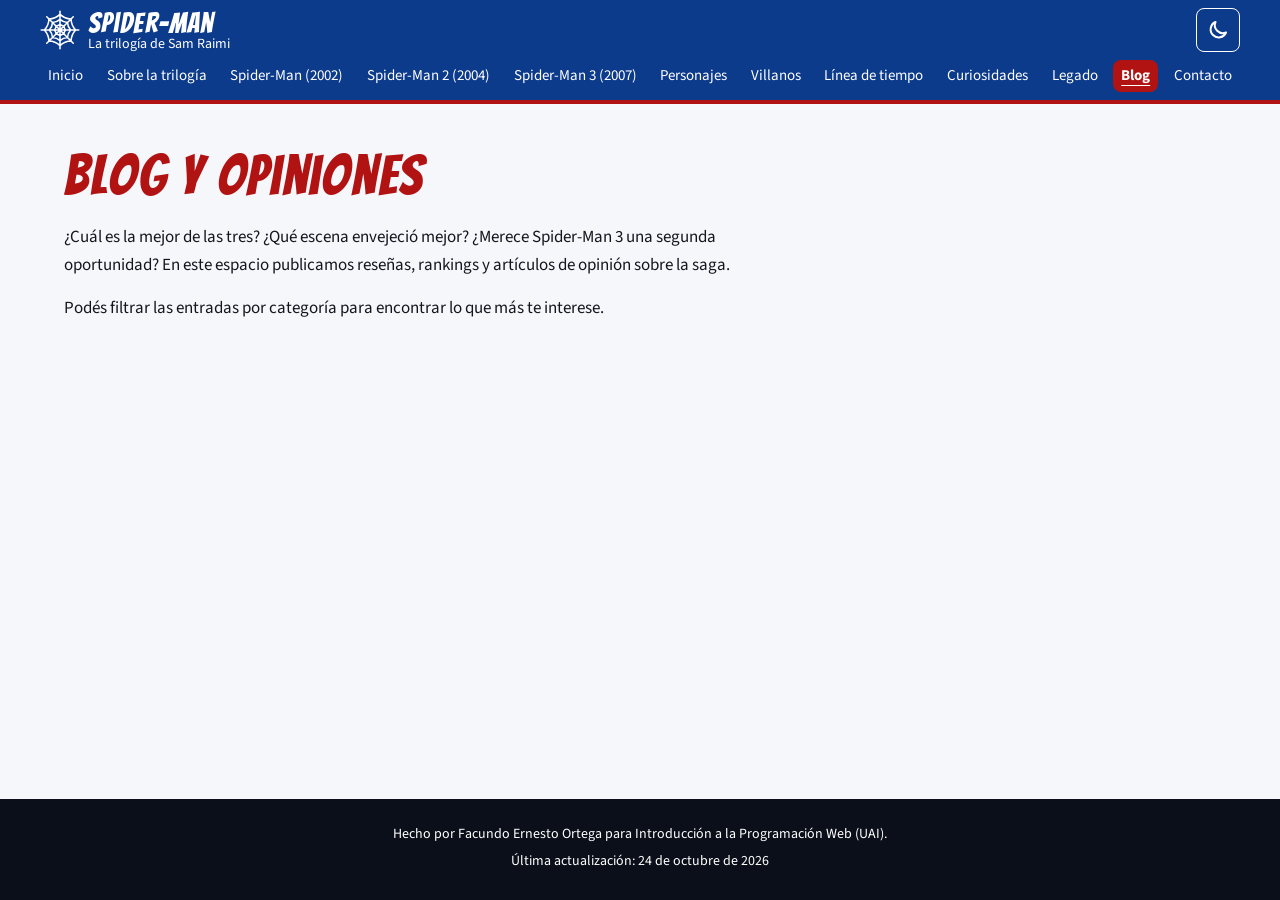
==== blog.html @ 912b424c "feat(pages): add legacy and blog pages" ====
<!DOCTYPE html>
<html lang="es">
<head>
    <!-- ===== Metadatos (bloque replicado en todas las páginas) ===== -->
    <meta charset="UTF-8">
    <meta name="viewport" content="width=device-width, initial-scale=1.0">
    <!-- El idioma lo declara lang="es": el validador W3C marca como obsoleto
         el meta content-language, así que http-equiv se usa para el modo
         de compatibilidad del navegador -->
    <meta http-equiv="X-UA-Compatible" content="IE=edge">

    <!-- Metadatos propios de esta página -->
    <title>Blog | Spider-Man: la trilogía de Sam Raimi</title>
    <meta name="description" content="Reseñas, rankings y artículos de opinión sobre la trilogía de Spider-Man de Sam Raimi.">
    <meta name="keywords" content="blog Spider-Man, reseñas, ranking, opinión, trilogía Sam Raimi, Tobey Maguire">

    <!-- Metadatos comunes del sitio -->
    <meta name="author" content="Facundo Ernesto Ortega">
    <meta name="generator" content="Escrito a mano: HTML, CSS y JavaScript">
    <meta name="application-name" content="Spider-Man Trilogía">
    <meta name="robots" content="index, follow">
    <meta name="googlebot" content="index, follow">
    <meta name="google" content="notranslate">
    <meta name="rating" content="general">
    <meta name="theme-color" content="#b11313" media="(prefers-color-scheme: light)">
    <meta name="theme-color" content="#0b0f1a" media="(prefers-color-scheme: dark)">

    <!-- Open Graph: cómo se ve el enlace al compartirlo en redes -->
    <meta property="og:type" content="website">
    <meta property="og:locale" content="es_AR">
    <meta property="og:site_name" content="Spider-Man: la trilogía de Sam Raimi">
    <meta property="og:title" content="Blog | Spider-Man: la trilogía de Sam Raimi">
    <meta property="og:description" content="Reseñas, rankings y artículos de opinión sobre la trilogía de Spider-Man de Sam Raimi.">
    <meta property="og:image" content="https://spiderman-trilogia.sonuserver.com/images/compartir.png">
    <meta property="og:image:alt" content="Título del sitio sobre un fondo azul con una telaraña roja">
    <meta property="og:url" content="https://spiderman-trilogia.sonuserver.com/blog.html">

    <!-- Twitter Cards -->
    <meta name="twitter:card" content="summary_large_image">
    <meta name="twitter:title" content="Blog | Spider-Man: la trilogía de Sam Raimi">
    <meta name="twitter:description" content="Reseñas, rankings y artículos de opinión sobre la trilogía de Spider-Man de Sam Raimi.">
    <meta name="twitter:image" content="https://spiderman-trilogia.sonuserver.com/images/compartir.png">

    <!-- Íconos -->
    <link rel="icon" href="favicon.ico" sizes="48x48">
    <link rel="icon" href="favicon.svg" type="image/svg+xml">
    <link rel="apple-touch-icon" href="images/iconos/apple-touch-icon.png">

    <!-- Manifiesto: permite instalar el sitio como app (PWA) -->
    <link rel="manifest" href="manifest.json">

    <!-- Tipografías (Google Fonts) y hoja de estilos -->
    <link rel="preconnect" href="https://fonts.googleapis.com">
    <link rel="preconnect" href="https://fonts.gstatic.com" crossorigin>
    <link rel="stylesheet" href="https://fonts.googleapis.com/css2?family=Bangers&amp;family=Source+Sans+3:ital,wght@0,400;0,700;1,400&amp;display=swap">
    <link rel="stylesheet" href="css/estilos.css">


    <!-- Tema: sin defer para aplicar el modo oscuro antes de pintar (ver tema.js) -->
    <script src="js/tema.js"></script>

    <!-- Scripts: defer los ejecuta cuando el DOM ya está cargado -->
    <script src="js/navegacion.js" defer></script>
    <script src="js/volver-arriba.js" defer></script>
</head>
<body>
    <!-- Enlace para saltear la navegación con teclado o lector de pantalla -->
    <a class="saltar-al-contenido" href="#contenido" title="Saltear el menú e ir al contenido">Saltar al contenido principal</a>

    <!-- ===== Encabezado y navegación (bloque replicado en todas las páginas) ===== -->
    <header class="encabezado">
        <a class="marca" href="index.html" title="Volver a la página de inicio">
            <span class="marca__logo" aria-hidden="true"></span>
            <span class="marca__nombre">Spider-Man <span class="marca__detalle">La trilogía de Sam Raimi</span></span>
        </a>

        <!-- Botón de modo oscuro: lo muestra tema.js -->
        <button class="boton-tema" type="button" aria-label="Modo oscuro" aria-pressed="false" title="Cambiar entre modo claro y oscuro" hidden>
            <svg class="boton-tema__luna" viewBox="0 0 24 24" width="24" height="24" aria-hidden="true" focusable="false">
                <path d="M20 14.5A8 8 0 0 1 9.5 4a8 8 0 1 0 10.5 10.5z" fill="none" stroke="currentColor" stroke-width="2" stroke-linejoin="round"/>
            </svg>
            <svg class="boton-tema__sol" viewBox="0 0 24 24" width="24" height="24" aria-hidden="true" focusable="false">
                <circle cx="12" cy="12" r="4" fill="none" stroke="currentColor" stroke-width="2"/>
                <path d="M12 2v2M12 20v2M4.9 4.9l1.4 1.4M17.7 17.7l1.4 1.4M2 12h2M20 12h2M4.9 19.1l1.4-1.4M17.7 6.3l1.4-1.4" fill="none" stroke="currentColor" stroke-width="2" stroke-linecap="round"/>
            </svg>
        </button>

        <!-- Botón del menú en mobile: lo muestra navegacion.js -->
        <button class="boton-menu" type="button" aria-expanded="false" aria-controls="menu-principal" hidden>
            <svg class="boton-menu__icono" viewBox="0 0 24 24" width="24" height="24" aria-hidden="true" focusable="false">
                <path d="M3 6h18M3 12h18M3 18h18" fill="none" stroke="currentColor" stroke-width="2" stroke-linecap="round"/>
            </svg>
            <span class="boton-menu__texto">Menú</span>
        </button>

        <nav class="navegacion" aria-label="Principal">
            <ul class="navegacion__lista" id="menu-principal">
                <li><a href="index.html" title="Ir a la página de inicio">Inicio</a></li>
                <li><a href="sobre-la-trilogia.html" title="Contexto y datos generales de la trilogía">Sobre la trilogía</a></li>
                <li><a href="spider-man-2002.html" title="Ficha técnica, trama y análisis de la primera película">Spider-Man (2002)</a></li>
                <li><a href="spider-man-2-2004.html" title="Ficha técnica, trama y análisis de la segunda película">Spider-Man 2 (2004)</a></li>
                <li><a href="spider-man-3-2007.html" title="Ficha técnica, trama y análisis de la tercera película">Spider-Man 3 (2007)</a></li>
                <li><a href="personajes.html" title="Perfiles de los personajes principales">Personajes</a></li>
                <li><a href="villanos.html" title="Análisis de los villanos de la saga">Villanos</a></li>
                <li><a href="linea-de-tiempo.html" title="Cronología interactiva de la saga">Línea de tiempo</a></li>
                <li><a href="curiosidades.html" title="Datos de producción y detrás de escena">Curiosidades</a></li>
                <li><a href="legado.html" title="Influencia de la trilogía en el cine de superhéroes">Legado</a></li>
                <li><a href="blog.html" title="Reseñas y artículos de opinión" aria-current="page">Blog</a></li>
                <li><a href="contacto.html" title="Formulario para enviar comentarios y consultas">Contacto</a></li>
            </ul>
        </nav>
    </header>

    <!-- ===== Contenido principal (propio de cada página) ===== -->
    <main id="contenido" class="contenido" tabindex="-1">
        <h1>Blog y opiniones</h1>
        <p>¿Cuál es la mejor de las tres? ¿Qué escena envejeció mejor? ¿Merece Spider-Man 3 una segunda oportunidad? En este espacio publicamos reseñas, rankings y artículos de opinión sobre la saga.</p>
        <p>Podés filtrar las entradas por categoría para encontrar lo que más te interese.</p>
    </main>

    <!-- ===== Pie de página (bloque replicado en todas las páginas) ===== -->
    <footer class="pie">
        <p>Hecho por Facundo Ernesto Ortega para Introducción a la Programación Web (UAI).</p>
        <p>Última actualización: <time datetime="2026-10-24">24 de octubre de 2026</time></p>
    </footer>

    <!-- Botón "volver arriba": volver-arriba.js lo muestra al bajar la página -->
    <button class="volver-arriba" type="button" aria-label="Volver arriba" title="Volver al principio de la página" hidden>
        <svg viewBox="0 0 24 24" width="24" height="24" aria-hidden="true" focusable="false">
            <path d="M12 19V5M5 12l7-7 7 7" fill="none" stroke="currentColor" stroke-width="2" stroke-linecap="round" stroke-linejoin="round"/>
        </svg>
    </button>
</body>
</html>
---- css/estilos.css ----
/* ==========================================================================
   Hoja de estilos principal — Spider-Man: la trilogía de Sam Raimi
   Índice:
     1. Variables (paleta, tipografía, espaciados) y modo oscuro
     2. Reset y base
     3. Tipografía y enlaces
     4. Accesibilidad (foco, skip link, movimiento reducido)
     5. Encabezado y marca
     6. Navegación principal
     7. Contenido principal
     8. Pie de página
     9. Botón volver arriba
    10. Pantallas medianas y escritorio (media queries)
   ========================================================================== */


/* ---------- 1. Variables ----------
   La paleta toma los colores del traje: rojo, azul y negro.
   Todos los pares texto/fondo superan el contraste 4.5:1 (WCAG AA). */
:root {
    /* Colores */
    --color-rojo: #b11313;
    --color-azul: #0d3b8c;
    --color-negro: #0b0f1a;
    --color-blanco: #ffffff;
    --color-amarillo: #ffd23f;

    --color-fondo: #f6f7fb;
    --color-superficie: #ffffff;
    --color-texto: #14161c;
    --color-texto-suave: #4a5163;
    --color-enlace: var(--color-azul);
    --color-acento: var(--color-rojo);
    --color-borde: #d5d9e3;
    --color-foco: var(--color-azul);
    --color-encabezado: var(--color-azul);

    color-scheme: light;

    /* Tipografías: títulos estilo cómic y texto de lectura cómoda */
    --fuente-titulos: "Bangers", "Impact", sans-serif;
    --fuente-texto: "Source Sans 3", "Segoe UI", system-ui, sans-serif;

    /* Escala tipográfica */
    --texto-chico: 0.875rem;
    --texto-base: 1.0625rem;
    --texto-h3: 1.5rem;
    --texto-h2: clamp(1.75rem, 1.4rem + 1.5vw, 2.25rem);
    --texto-h1: clamp(2.25rem, 1.6rem + 3vw, 3.5rem);

    /* Espaciados: se usan siempre estos para mantener coherencia */
    --espacio-xs: 0.25rem;
    --espacio-s: 0.5rem;
    --espacio-m: 1rem;
    --espacio-l: 1.5rem;
    --espacio-xl: 2.5rem;

    /* Otros */
    --ancho-maximo: 72rem;
    --ancho-lectura: 42rem;
    --radio: 0.5rem;
    --transicion: 0.2s ease;
}


/* Modo oscuro: solo cambian los colores de uso, no la estructura.
   Se aplica si el usuario lo eligió con el botón (data-tema="oscuro")
   o si su sistema está en oscuro y nunca eligió un tema. */
:root[data-tema="oscuro"] {
    --color-fondo: #0b0f1a;
    --color-superficie: #151b2b;
    --color-texto: #eef1f7;
    --color-texto-suave: #aeb7c9;
    --color-enlace: #8db4ff;
    --color-acento: #ff7a7a;
    --color-borde: #2a3247;
    --color-foco: var(--color-amarillo);
    --color-encabezado: #101a33;

    color-scheme: dark;
}

@media (prefers-color-scheme: dark) {
    :root:not([data-tema="claro"]) {
        --color-fondo: #0b0f1a;
        --color-superficie: #151b2b;
        --color-texto: #eef1f7;
        --color-texto-suave: #aeb7c9;
        --color-enlace: #8db4ff;
        --color-acento: #ff7a7a;
        --color-borde: #2a3247;
        --color-foco: var(--color-amarillo);
        --color-encabezado: #101a33;

        color-scheme: dark;
    }
}


/* ---------- 2. Reset y base ---------- */
*,
*::before,
*::after {
    box-sizing: border-box;
}

body {
    margin: 0;
    min-height: 100vh;
    display: flex;
    flex-direction: column;
    background-color: var(--color-fondo);
    color: var(--color-texto);
    font-family: var(--fuente-texto);
    font-size: var(--texto-base);
    line-height: 1.6;
}

img,
svg {
    display: block;
    max-width: 100%;
    height: auto;
}

/* El tamaño de los botones viene del texto del sitio, no del navegador */
button {
    font: inherit;
}


/* ---------- 3. Tipografía y enlaces ---------- */
h1,
h2,
h3 {
    margin: 0 0 var(--espacio-m);
    font-family: var(--fuente-titulos);
    font-weight: 400;
    line-height: 1.15;
    letter-spacing: 0.03em;
}

h1 {
    font-size: var(--texto-h1);
    color: var(--color-acento);
}

h2 {
    font-size: var(--texto-h2);
}

h3 {
    font-size: var(--texto-h3);
}

p {
    margin: 0 0 var(--espacio-m);
    max-width: var(--ancho-lectura);
}

a {
    color: var(--color-enlace);
    text-underline-offset: 0.15em;
}

a:hover {
    text-decoration-thickness: 0.15em;
}


/* ---------- 4. Accesibilidad ---------- */

/* Foco bien visible en todo lo interactivo, solo al navegar con teclado */
:focus-visible {
    outline: 0.1875rem solid var(--color-foco);
    outline-offset: 0.1875rem;
}

/* El <main> recibe el foco desde el skip link, pero no necesita marco */
main:focus {
    outline: none;
}

/* En pantallas angostas el texto "Menú" se oculta a la vista,
   pero los lectores de pantalla lo siguen anunciando */
.boton-menu__texto {
    position: absolute;
    width: 1px;
    height: 1px;
    overflow: hidden;
    clip-path: inset(50%);
    white-space: nowrap;
}

/* Skip link: oculto fuera de pantalla hasta que recibe el foco */
.saltar-al-contenido {
    position: absolute;
    top: var(--espacio-s);
    left: var(--espacio-s);
    z-index: 100;
    padding: var(--espacio-s) var(--espacio-m);
    background-color: var(--color-negro);
    color: var(--color-blanco);
    font-weight: 700;
    border-radius: var(--radio);
    transform: translateY(-200%);
}

.saltar-al-contenido:focus {
    transform: translateY(0);
    outline-color: var(--color-amarillo);
}

/* Quien pidió menos movimiento en su sistema no ve animaciones */
@media (prefers-reduced-motion: reduce) {
    *,
    *::before,
    *::after {
        animation-duration: 0.01ms;
        animation-iteration-count: 1;
        transition-duration: 0.01ms;
        scroll-behavior: auto;
    }
}


/* ---------- 5. Encabezado y marca ----------
   Mobile-first: marca a la izquierda y controles a la derecha,
   con la navegación debajo ocupando todo el ancho. */
.encabezado {
    display: flex;
    flex-wrap: wrap;
    align-items: center;
    gap: var(--espacio-s);
    padding: var(--espacio-s) var(--espacio-m);
    background-color: var(--color-encabezado);
    color: var(--color-blanco);
    border-bottom: 0.25rem solid var(--color-rojo);
    --color-foco: var(--color-amarillo);
}

.marca {
    display: flex;
    align-items: center;
    gap: var(--espacio-s);
    margin-right: auto;
    color: inherit;
    text-decoration: none;
}

/* El logo es un SVG usado como máscara: se pinta con el color del texto */
.marca__logo {
    flex-shrink: 0;
    width: 2.25rem;
    height: 2.25rem;
    background-color: currentColor;
    mask-image: url("../images/logo.svg");
    mask-position: center;
    mask-size: contain;
    mask-repeat: no-repeat;
}

.marca__nombre {
    display: flex;
    flex-direction: column;
    font-family: var(--fuente-titulos);
    font-size: 1.5rem;
    line-height: 1;
    letter-spacing: 0.04em;
}

/* El subtítulo se oculta en pantallas muy angostas para que la marca
   y los botones entren en una sola fila */
.marca__detalle {
    display: none;
    font-family: var(--fuente-texto);
    font-size: var(--texto-chico);
    letter-spacing: normal;
}


/* ---------- 6. Navegación principal ---------- */

/* Botones del encabezado: "Menú" en mobile (navegacion.js) y tema
   (tema.js). Cada script les quita el atributo hidden. */
.boton-menu,
.boton-tema {
    display: inline-flex;
    align-items: center;
    gap: var(--espacio-s);
    min-height: 2.75rem;
    padding: var(--espacio-s) var(--espacio-s);
    background-color: transparent;
    color: var(--color-blanco);
    border: 1px solid currentColor;
    border-radius: var(--radio);
    cursor: pointer;
    transition: background-color var(--transicion);
}

.boton-menu:hover,
.boton-tema:hover {
    background-color: rgba(255, 255, 255, 0.15);
}

/* Sin esta regla el display de arriba le ganaría al atributo hidden */
.boton-menu[hidden],
.boton-tema[hidden] {
    display: none;
}

/* El botón del tema es solo un ícono, pero mantiene el área táctil */
.boton-tema {
    min-width: 2.75rem;
    padding: var(--espacio-s);
    justify-content: center;
}

/* Se ve la luna en modo claro y el sol en modo oscuro */
.boton-tema__sol,
.boton-tema[aria-pressed="true"] .boton-tema__luna {
    display: none;
}

.boton-tema[aria-pressed="true"] .boton-tema__sol {
    display: block;
}

.boton-menu__icono {
    width: 1.5rem;
    height: 1.5rem;
}

.navegacion {
    flex-basis: 100%;
}

/* Menú colapsado: solo se muestra cuando está abierto */
.navegacion--colapsable:not(.navegacion--abierta) {
    display: none;
}

.navegacion__lista {
    display: flex;
    flex-direction: column;
    margin: 0;
    padding: 0;
    list-style: none;
}

.navegacion__lista a {
    display: block;
    padding: var(--espacio-s) var(--espacio-m);
    color: var(--color-blanco);
    text-decoration: none;
    border-radius: var(--radio);
    transition: background-color var(--transicion);
}

.navegacion__lista a:hover {
    background-color: rgba(255, 255, 255, 0.15);
}

/* La página actual se marca con fondo y subrayado, no solo con color */
.navegacion__lista a[aria-current="page"] {
    background-color: var(--color-rojo);
    font-weight: 700;
    text-decoration: underline;
    text-underline-offset: 0.3em;
}


/* ---------- 7. Contenido principal ---------- */
.contenido {
    flex: 1;
    width: min(100% - 2 * var(--espacio-m), var(--ancho-maximo));
    margin-inline: auto;
    padding-block: var(--espacio-xl);
}


/* ---------- 8. Pie de página ---------- */
.pie {
    padding: var(--espacio-l) var(--espacio-m);
    background-color: var(--color-negro);
    color: var(--color-blanco);
    font-size: var(--texto-chico);
    text-align: center;
    --color-foco: var(--color-amarillo);
}

.pie p {
    margin: 0 auto var(--espacio-xs);
}


/* ---------- 9. Botón volver arriba ----------
   Fijo abajo a la derecha, por encima del contenido. */
.volver-arriba {
    position: fixed;
    right: var(--espacio-m);
    bottom: var(--espacio-m);
    z-index: 50;
    display: grid;
    place-items: center;
    width: 3rem;
    height: 3rem;
    padding: 0;
    background-color: var(--color-rojo);
    color: var(--color-blanco);
    border: 0.125rem solid var(--color-blanco);
    border-radius: 50%;
    box-shadow: 0 0.25rem 0.75rem rgba(0, 0, 0, 0.3);
    cursor: pointer;
    transition: transform var(--transicion);
}

.volver-arriba:hover {
    transform: translateY(-0.2rem);
}

.volver-arriba[hidden] {
    display: none;
}


/* ---------- 10. Pantallas medianas y escritorio ---------- */
/* Desde 25rem hay lugar para el subtítulo y el texto "Menú" */
@media (min-width: 25rem) {
    .marca__detalle {
        display: block;
    }

    .boton-menu__texto {
        position: static;
        width: auto;
        height: auto;
        overflow: visible;
        clip-path: none;
    }
}

@media (min-width: 64rem) {
    .encabezado {
        padding-inline: var(--espacio-xl);
    }

    .marca__logo {
        width: 2.5rem;
        height: 2.5rem;
    }

    .marca__nombre {
        font-size: 1.75rem;
    }
}

/* Desde 80rem entran los 12 enlaces en una fila; antes se usa el botón "Menú" */
@media (min-width: 80rem) {
    /* En escritorio el menú siempre está a la vista */
    .boton-menu,
    .boton-menu[hidden] {
        display: none;
    }

    .navegacion--colapsable:not(.navegacion--abierta) {
        display: block;
    }

    .navegacion__lista {
        flex-direction: row;
        flex-wrap: wrap;
        justify-content: space-between;
        gap: var(--espacio-xs) 0;
        font-size: 0.9375rem;
    }

    .navegacion__lista a {
        padding: var(--espacio-xs) var(--espacio-s);
    }
}
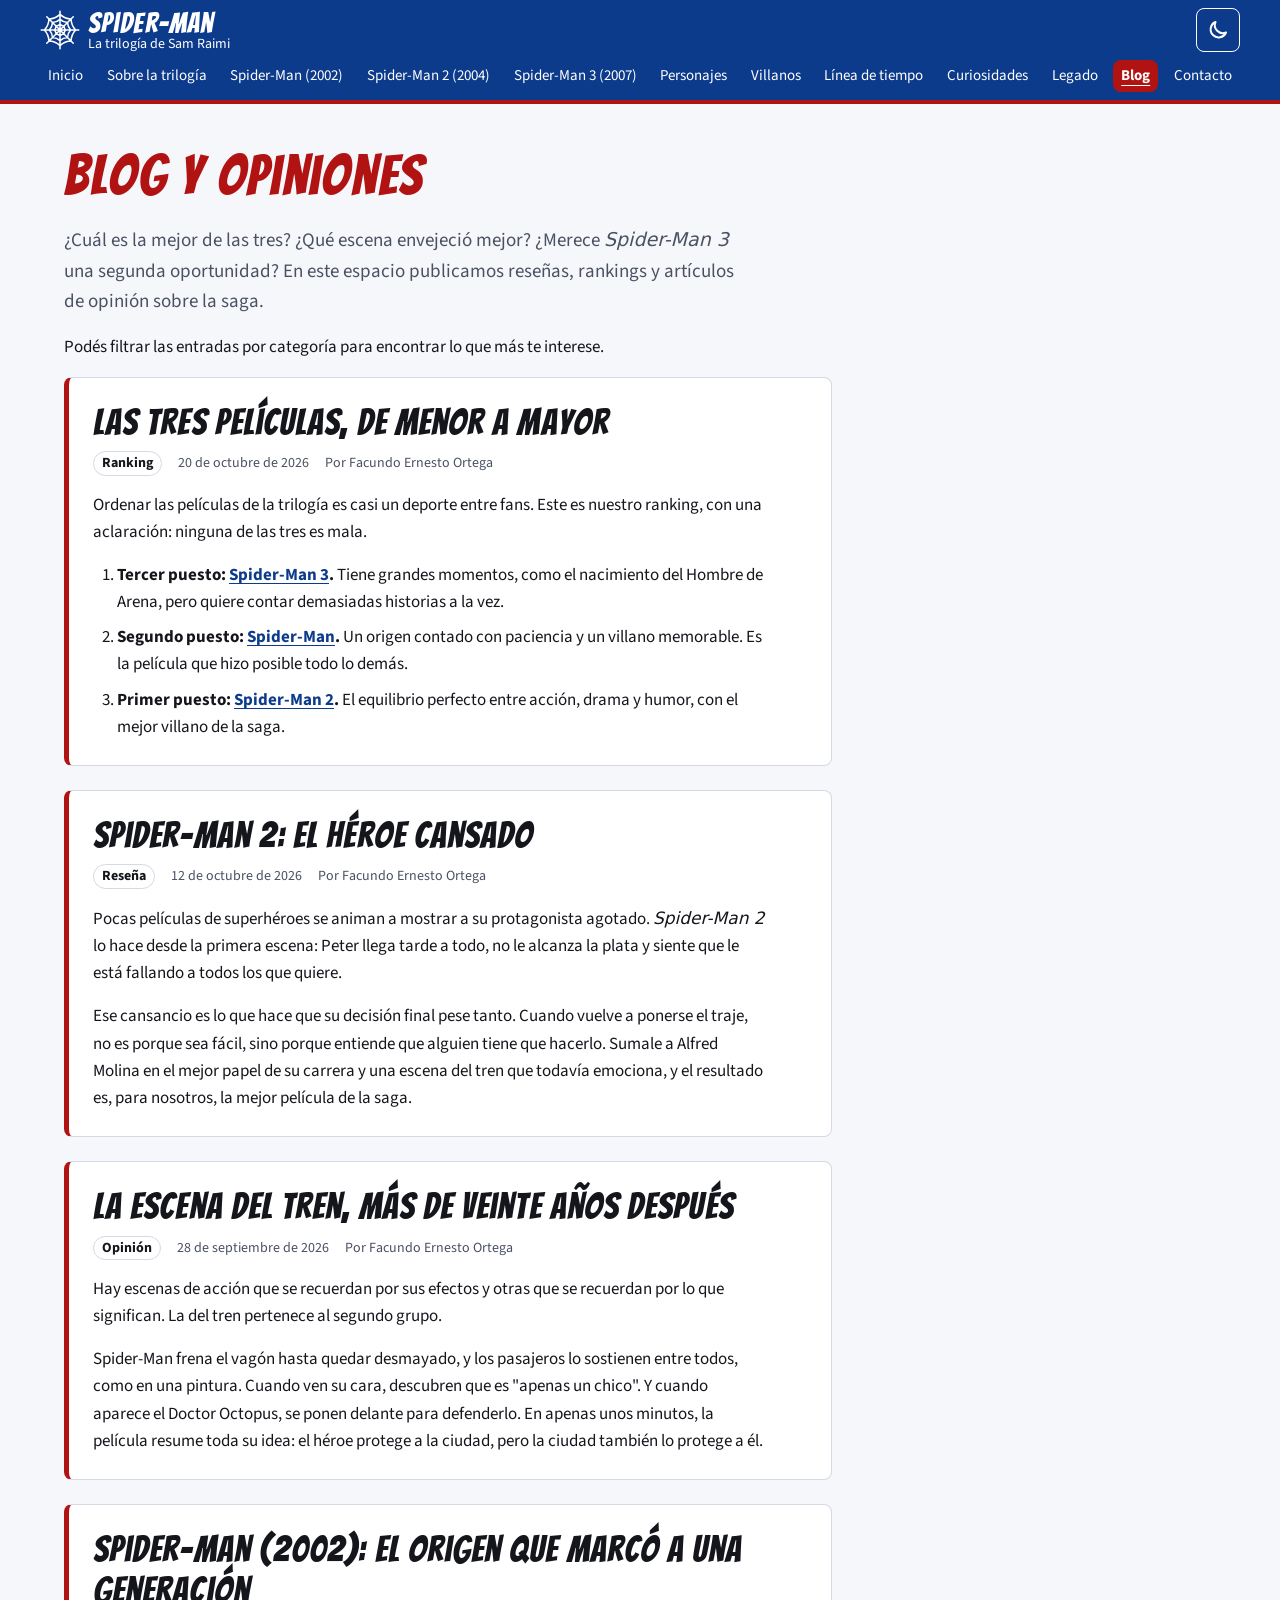
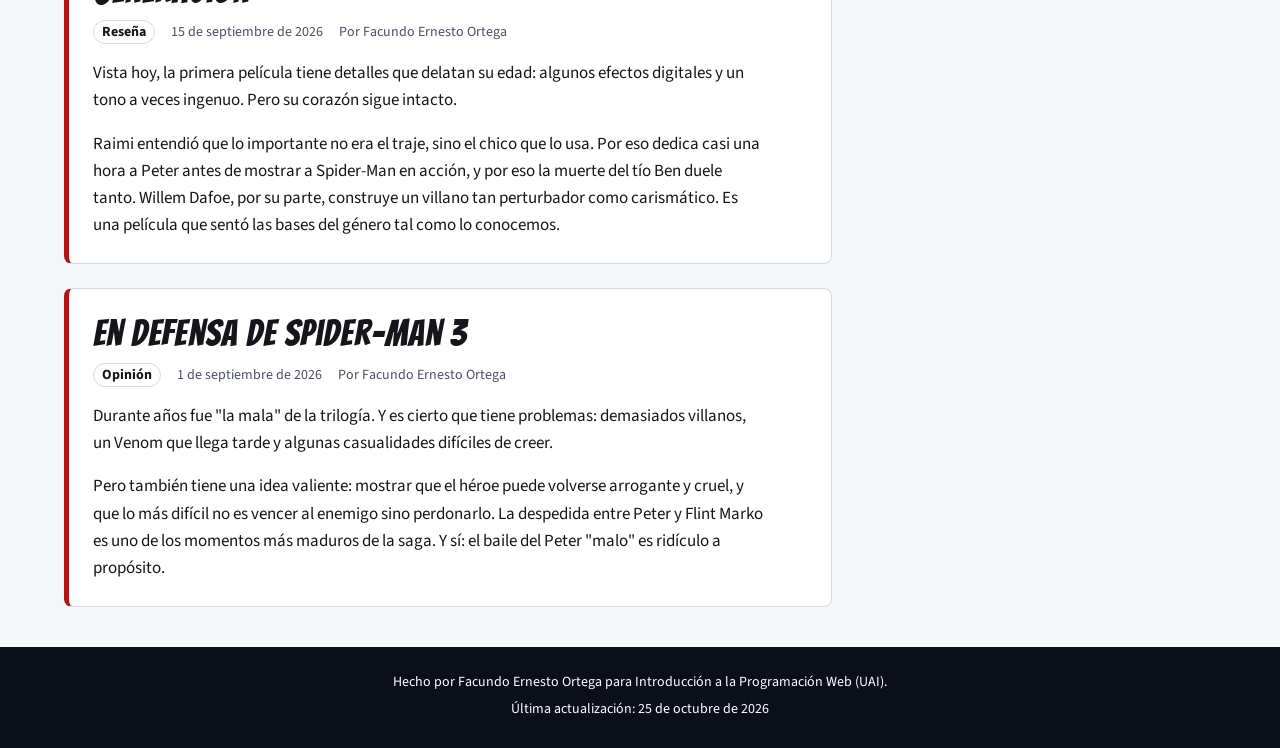
==== commit 022507cb: "content(blog): add reviews and opinion articles" ====
--- a/blog.html
+++ b/blog.html
@@ -55,6 +55,10 @@
     <link rel="stylesheet" href="https://fonts.googleapis.com/css2?family=Bangers&amp;family=Source+Sans+3:ital,wght@0,400;0,700;1,400&amp;display=swap">
     <link rel="stylesheet" href="css/estilos.css">
 
+
+    <!-- Recursos propios de esta página -->
+    <link rel="stylesheet" href="css/blog.css">
+    <!-- Fin de recursos propios -->
 
     <!-- Tema: sin defer para aplicar el modo oscuro antes de pintar (ver tema.js) -->
     <script src="js/tema.js"></script>
@@ -114,14 +118,82 @@
     <!-- ===== Contenido principal (propio de cada página) ===== -->
     <main id="contenido" class="contenido" tabindex="-1">
         <h1>Blog y opiniones</h1>
-        <p>¿Cuál es la mejor de las tres? ¿Qué escena envejeció mejor? ¿Merece Spider-Man 3 una segunda oportunidad? En este espacio publicamos reseñas, rankings y artículos de opinión sobre la saga.</p>
+        <p class="entradilla">¿Cuál es la mejor de las tres? ¿Qué escena envejeció mejor? ¿Merece <em>Spider-Man 3</em> una segunda oportunidad? En este espacio publicamos reseñas, rankings y artículos de opinión sobre la saga.</p>
         <p>Podés filtrar las entradas por categoría para encontrar lo que más te interese.</p>
+
+        <!-- Cada entrada indica su categoría en data-categoria: el filtro del blog la usa -->
+        <ul class="entradas">
+            <li>
+                <article class="entrada" data-categoria="ranking">
+                    <h2>Las tres películas, de menor a mayor</h2>
+                    <p class="entrada__meta">
+                        <span class="entrada__categoria">Ranking</span>
+                        <time datetime="2026-10-20">20 de octubre de 2026</time>
+                        <span>Por Facundo Ernesto Ortega</span>
+                    </p>
+                    <p>Ordenar las películas de la trilogía es casi un deporte entre fans. Este es nuestro ranking, con una aclaración: ninguna de las tres es mala.</p>
+                    <ol class="lista-contenido">
+                        <li><strong>Tercer puesto: <a href="spider-man-3-2007.html">Spider-Man 3</a>.</strong> Tiene grandes momentos, como el nacimiento del Hombre de Arena, pero quiere contar demasiadas historias a la vez.</li>
+                        <li><strong>Segundo puesto: <a href="spider-man-2002.html">Spider-Man</a>.</strong> Un origen contado con paciencia y un villano memorable. Es la película que hizo posible todo lo demás.</li>
+                        <li><strong>Primer puesto: <a href="spider-man-2-2004.html">Spider-Man 2</a>.</strong> El equilibrio perfecto entre acción, drama y humor, con el mejor villano de la saga.</li>
+                    </ol>
+                </article>
+            </li>
+            <li>
+                <article class="entrada" data-categoria="resena">
+                    <h2>Spider-Man 2: el héroe cansado</h2>
+                    <p class="entrada__meta">
+                        <span class="entrada__categoria">Reseña</span>
+                        <time datetime="2026-10-12">12 de octubre de 2026</time>
+                        <span>Por Facundo Ernesto Ortega</span>
+                    </p>
+                    <p>Pocas películas de superhéroes se animan a mostrar a su protagonista agotado. <em>Spider-Man 2</em> lo hace desde la primera escena: Peter llega tarde a todo, no le alcanza la plata y siente que le está fallando a todos los que quiere.</p>
+                    <p>Ese cansancio es lo que hace que su decisión final pese tanto. Cuando vuelve a ponerse el traje, no es porque sea fácil, sino porque entiende que alguien tiene que hacerlo. Sumale a Alfred Molina en el mejor papel de su carrera y una escena del tren que todavía emociona, y el resultado es, para nosotros, la mejor película de la saga.</p>
+                </article>
+            </li>
+            <li>
+                <article class="entrada" data-categoria="opinion">
+                    <h2>La escena del tren, más de veinte años después</h2>
+                    <p class="entrada__meta">
+                        <span class="entrada__categoria">Opinión</span>
+                        <time datetime="2026-09-28">28 de septiembre de 2026</time>
+                        <span>Por Facundo Ernesto Ortega</span>
+                    </p>
+                    <p>Hay escenas de acción que se recuerdan por sus efectos y otras que se recuerdan por lo que significan. La del tren pertenece al segundo grupo.</p>
+                    <p>Spider-Man frena el vagón hasta quedar desmayado, y los pasajeros lo sostienen entre todos, como en una pintura. Cuando ven su cara, descubren que es "apenas un chico". Y cuando aparece el Doctor Octopus, se ponen delante para defenderlo. En apenas unos minutos, la película resume toda su idea: el héroe protege a la ciudad, pero la ciudad también lo protege a él.</p>
+                </article>
+            </li>
+            <li>
+                <article class="entrada" data-categoria="resena">
+                    <h2>Spider-Man (2002): el origen que marcó a una generación</h2>
+                    <p class="entrada__meta">
+                        <span class="entrada__categoria">Reseña</span>
+                        <time datetime="2026-09-15">15 de septiembre de 2026</time>
+                        <span>Por Facundo Ernesto Ortega</span>
+                    </p>
+                    <p>Vista hoy, la primera película tiene detalles que delatan su edad: algunos efectos digitales y un tono a veces ingenuo. Pero su corazón sigue intacto.</p>
+                    <p>Raimi entendió que lo importante no era el traje, sino el chico que lo usa. Por eso dedica casi una hora a Peter antes de mostrar a Spider-Man en acción, y por eso la muerte del tío Ben duele tanto. Willem Dafoe, por su parte, construye un villano tan perturbador como carismático. Es una película que sentó las bases del género tal como lo conocemos.</p>
+                </article>
+            </li>
+            <li>
+                <article class="entrada" data-categoria="opinion">
+                    <h2>En defensa de Spider-Man 3</h2>
+                    <p class="entrada__meta">
+                        <span class="entrada__categoria">Opinión</span>
+                        <time datetime="2026-09-01">1 de septiembre de 2026</time>
+                        <span>Por Facundo Ernesto Ortega</span>
+                    </p>
+                    <p>Durante años fue "la mala" de la trilogía. Y es cierto que tiene problemas: demasiados villanos, un Venom que llega tarde y algunas casualidades difíciles de creer.</p>
+                    <p>Pero también tiene una idea valiente: mostrar que el héroe puede volverse arrogante y cruel, y que lo más difícil no es vencer al enemigo sino perdonarlo. La despedida entre Peter y Flint Marko es uno de los momentos más maduros de la saga. Y sí: el baile del Peter "malo" es ridículo a propósito.</p>
+                </article>
+            </li>
+        </ul>
     </main>
 
     <!-- ===== Pie de página (bloque replicado en todas las páginas) ===== -->
     <footer class="pie">
         <p>Hecho por Facundo Ernesto Ortega para Introducción a la Programación Web (UAI).</p>
-        <p>Última actualización: <time datetime="2026-10-24">24 de octubre de 2026</time></p>
+        <p>Última actualización: <time datetime="2026-10-25">25 de octubre de 2026</time></p>
     </footer>
 
     <!-- Botón "volver arriba": volver-arriba.js lo muestra al bajar la página -->
--- a/css/estilos.css
+++ b/css/estilos.css
@@ -10,7 +10,9 @@
      7. Contenido principal
      8. Pie de página
      9. Botón volver arriba
-    10. Pantallas medianas y escritorio (media queries)
+    10. Componentes de contenido (secciones, tarjetas, tablas, fichas,
+        figuras, galería, citas, botones de acción)
+    11. Pantallas medianas y escritorio (media queries)
    ========================================================================== */
 
 
@@ -424,7 +426,357 @@
 }
 
 
-/* ---------- 10. Pantallas medianas y escritorio ---------- */
+/* ---------- 10. Componentes de contenido ----------
+   Piezas reutilizables por todas las páginas. Usan solo los tokens de la
+   sección 1, así que se adaptan solas al modo oscuro. */
+
+/* Secciones: separación uniforme entre bloques del <main> */
+.seccion {
+    margin-block-start: var(--espacio-xl);
+}
+
+.seccion > h2 {
+    padding-block-end: var(--espacio-xs);
+    border-bottom: 0.1875rem solid var(--color-acento);
+}
+
+/* Párrafo de entrada, un poco más grande que el texto común */
+.entradilla {
+    font-size: 1.1875rem;
+    color: var(--color-texto-suave);
+}
+
+/* Notas al pie de una sección (fuentes, aclaraciones) */
+.nota {
+    color: var(--color-texto-suave);
+    font-size: var(--texto-chico);
+}
+
+/* Listas de contenido con el mismo ancho de lectura que los párrafos */
+.lista-contenido {
+    max-width: var(--ancho-lectura);
+    margin: 0 0 var(--espacio-m);
+    padding-inline-start: var(--espacio-l);
+}
+
+.lista-contenido li + li {
+    margin-block-start: var(--espacio-s);
+}
+
+/* Hero de la portada: imagen de fondo con el texto encima */
+.hero {
+    position: relative;
+    display: grid;
+    min-height: 22rem;
+    overflow: hidden;
+    border-radius: var(--radio);
+    color: var(--color-blanco);
+    --color-foco: var(--color-amarillo);
+}
+
+.hero__imagen,
+.hero__texto {
+    grid-area: 1 / 1;
+}
+
+.hero__imagen {
+    width: 100%;
+    height: 100%;
+    object-fit: cover;
+}
+
+/* El degradado oscuro garantiza el contraste del texto sobre la foto */
+.hero__texto {
+    align-self: end;
+    padding: var(--espacio-xl) var(--espacio-l) var(--espacio-l);
+    background: linear-gradient(to top, rgba(11, 15, 26, 0.95) 0%, rgba(11, 15, 26, 0.85) 60%, rgba(11, 15, 26, 0) 100%);
+}
+
+.hero__texto h1 {
+    color: var(--color-blanco);
+}
+
+.hero__texto p {
+    font-size: 1.125rem;
+}
+
+/* Botón o enlace de llamado a la acción */
+.boton-accion {
+    display: inline-block;
+    min-height: 2.75rem;
+    padding: var(--espacio-s) var(--espacio-l);
+    background-color: var(--color-rojo);
+    color: var(--color-blanco);
+    font-weight: 700;
+    text-decoration: none;
+    border-radius: var(--radio);
+    transition: background-color var(--transicion);
+}
+
+.boton-accion:hover {
+    background-color: #8f0f0f;
+}
+
+/* Grilla de tarjetas: se acomoda sola según el ancho disponible */
+.grilla-tarjetas {
+    display: grid;
+    grid-template-columns: repeat(auto-fill, minmax(15rem, 1fr));
+    gap: var(--espacio-l);
+    margin: 0;
+    padding: 0;
+    list-style: none;
+}
+
+/* Variante para tarjetas con póster: columnas más angostas, así en
+   mobile entran de a dos y el póster no ocupa toda la pantalla */
+.grilla-tarjetas--posters {
+    grid-template-columns: repeat(auto-fill, minmax(9.5rem, 1fr));
+    gap: var(--espacio-m);
+}
+
+.tarjeta {
+    position: relative;
+    display: flex;
+    flex-direction: column;
+    overflow: hidden;
+    background-color: var(--color-superficie);
+    border: 1px solid var(--color-borde);
+    border-radius: var(--radio);
+    transition: transform var(--transicion), box-shadow var(--transicion);
+}
+
+.tarjeta__imagen {
+    width: 100%;
+    object-fit: cover;
+}
+
+.tarjeta__cuerpo {
+    display: flex;
+    flex: 1;
+    flex-direction: column;
+    padding: var(--espacio-m);
+}
+
+.tarjeta__cuerpo p:last-child {
+    margin-block-end: 0;
+}
+
+.tarjeta__dato {
+    color: var(--color-texto-suave);
+    font-size: var(--texto-chico);
+}
+
+/* Tarjeta que es un enlace: el título lleva el <a> y toda la tarjeta
+   se vuelve clickeable con un pseudo-elemento que la cubre */
+.tarjeta__enlace {
+    color: inherit;
+    text-decoration: none;
+}
+
+.tarjeta__enlace::after {
+    content: "";
+    position: absolute;
+    inset: 0;
+}
+
+.tarjeta__enlace:focus-visible {
+    outline: none;
+}
+
+.tarjeta:focus-within {
+    outline: 0.1875rem solid var(--color-foco);
+    outline-offset: 0.1875rem;
+}
+
+.tarjeta:has(.tarjeta__enlace):hover {
+    transform: translateY(-0.25rem);
+    box-shadow: 0 0.5rem 1.5rem rgba(0, 0, 0, 0.18);
+}
+
+/* Retratos de personajes y villanos: en mobile se recortan a 4:3,
+   enfocados en la cara, para que la tarjeta no ocupe toda la pantalla */
+.tarjeta-personaje .tarjeta__imagen {
+    aspect-ratio: 4 / 3;
+    object-position: center 20%;
+}
+
+@media (min-width: 40rem) {
+    .tarjeta-personaje .tarjeta__imagen {
+        aspect-ratio: 4 / 5;
+    }
+}
+
+/* Etiquetas chicas (películas en las que aparece un personaje, etc.) */
+.etiquetas {
+    display: flex;
+    flex-wrap: wrap;
+    gap: var(--espacio-xs);
+    margin: 0 0 var(--espacio-s);
+    padding: 0;
+    list-style: none;
+}
+
+.etiqueta {
+    padding: 0 var(--espacio-s);
+    font-size: var(--texto-chico);
+    border: 1px solid var(--color-borde);
+    border-radius: 1rem;
+}
+
+/* Ficha técnica: lista de definiciones en dos columnas */
+.ficha-tecnica {
+    display: grid;
+    grid-template-columns: minmax(7rem, max-content) 1fr;
+    gap: var(--espacio-s) var(--espacio-m);
+    margin: 0;
+    padding: var(--espacio-m);
+    background-color: var(--color-superficie);
+    border: 1px solid var(--color-borde);
+    border-radius: var(--radio);
+}
+
+.ficha-tecnica dt {
+    font-weight: 700;
+}
+
+.ficha-tecnica dd {
+    margin: 0;
+}
+
+/* Cabecera de película: póster y ficha, apilados en mobile */
+.pelicula-cabecera {
+    display: grid;
+    gap: var(--espacio-l);
+    align-items: start;
+}
+
+.pelicula-cabecera__poster {
+    width: min(100%, 20rem);
+    border-radius: var(--radio);
+}
+
+/* Tablas de datos: el contenedor permite scroll horizontal en mobile */
+.tabla-contenedor {
+    max-width: 100%;
+    margin-block-end: var(--espacio-m);
+    overflow-x: auto;
+}
+
+/* El ancho mínimo evita columnas apretadas: en mobile la tabla se desplaza */
+.tabla {
+    width: 100%;
+    min-width: 36rem;
+    border-collapse: collapse;
+    background-color: var(--color-superficie);
+}
+
+.tabla caption {
+    padding-block-end: var(--espacio-s);
+    font-weight: 700;
+    text-align: left;
+}
+
+.tabla th,
+.tabla td {
+    padding: var(--espacio-s) var(--espacio-m);
+    text-align: left;
+    border: 1px solid var(--color-borde);
+}
+
+.tabla thead th {
+    background-color: var(--color-encabezado);
+    color: var(--color-blanco);
+}
+
+.tabla tbody tr:nth-child(even) {
+    background-color: var(--color-fondo);
+}
+
+.tabla tfoot {
+    font-weight: 700;
+}
+
+/* Cuando el pie de la tabla es una aclaración y no un total */
+.tabla .tabla__nota {
+    color: var(--color-texto-suave);
+    font-size: var(--texto-chico);
+    font-weight: 400;
+}
+
+/* Las cifras se alinean a la derecha para poder compararlas */
+.tabla .numero {
+    text-align: right;
+    font-variant-numeric: tabular-nums;
+}
+
+/* Figuras con su epígrafe: con el mismo ancho máximo que el texto */
+.figura {
+    max-width: var(--ancho-lectura);
+    margin: 0 0 var(--espacio-l);
+}
+
+.figura img {
+    border-radius: var(--radio);
+}
+
+.figura figcaption {
+    margin-block-start: var(--espacio-xs);
+    color: var(--color-texto-suave);
+    font-size: var(--texto-chico);
+}
+
+/* Galería de escenas: cada miniatura enlaza a la imagen grande */
+.galeria {
+    display: grid;
+    grid-template-columns: repeat(auto-fill, minmax(14rem, 1fr));
+    gap: var(--espacio-m);
+    margin: 0;
+    padding: 0;
+    list-style: none;
+}
+
+.galeria .figura {
+    margin: 0;
+}
+
+.galeria__enlace {
+    display: block;
+    overflow: hidden;
+    border-radius: var(--radio);
+}
+
+.galeria__enlace img {
+    aspect-ratio: 16 / 9;
+    object-fit: cover;
+    transition: transform var(--transicion);
+}
+
+.galeria__enlace:hover img {
+    transform: scale(1.04);
+}
+
+/* Citas destacadas */
+.cita {
+    max-width: var(--ancho-lectura);
+    margin: 0 0 var(--espacio-l);
+    padding: var(--espacio-s) var(--espacio-l);
+    border-left: 0.25rem solid var(--color-acento);
+    font-size: 1.1875rem;
+    font-style: italic;
+}
+
+.cita p {
+    margin-block-end: var(--espacio-xs);
+}
+
+.cita footer {
+    color: var(--color-texto-suave);
+    font-size: var(--texto-chico);
+    font-style: normal;
+}
+
+
+/* ---------- 11. Pantallas medianas y escritorio ---------- */
 /* Desde 25rem hay lugar para el subtítulo y el texto "Menú" */
 @media (min-width: 25rem) {
     .marca__detalle {
@@ -440,6 +792,21 @@
     }
 }
 
+/* Desde 48rem el póster y la ficha de cada película van lado a lado */
+@media (min-width: 48rem) {
+    .pelicula-cabecera {
+        grid-template-columns: 18rem 1fr;
+    }
+
+    .hero {
+        min-height: 28rem;
+    }
+
+    .hero__texto {
+        padding: var(--espacio-xl);
+    }
+}
+
 @media (min-width: 64rem) {
     .encabezado {
         padding-inline: var(--espacio-xl);
--- a/css/blog.css
+++ b/css/blog.css
@@ -0,0 +1,51 @@
+/* ==========================================================================
+   Blog — estilos propios de blog.html
+   Se carga solo en esa página, después de estilos.css, y usa sus variables.
+   ========================================================================== */
+
+/* Lista de entradas en una sola columna, con el ancho de lectura */
+.entradas {
+    display: grid;
+    gap: var(--espacio-l);
+    max-width: 48rem;
+    margin: 0;
+    padding: 0;
+    list-style: none;
+}
+
+.entrada {
+    padding: var(--espacio-l);
+    background-color: var(--color-superficie);
+    border: 1px solid var(--color-borde);
+    border-left: 0.3125rem solid var(--color-acento);
+    border-radius: var(--radio);
+}
+
+.entrada h2 {
+    margin-block-end: var(--espacio-s);
+}
+
+/* Fecha, categoría y autor de cada entrada */
+.entrada__meta {
+    display: flex;
+    flex-wrap: wrap;
+    align-items: center;
+    gap: var(--espacio-xs) var(--espacio-m);
+    margin-block-end: var(--espacio-m);
+    color: var(--color-texto-suave);
+    font-size: var(--texto-chico);
+}
+
+/* La categoría se escribe con texto, no solo con un color */
+.entrada__categoria {
+    padding: 0 var(--espacio-s);
+    color: var(--color-texto);
+    font-weight: 700;
+    border: 1px solid var(--color-borde);
+    border-radius: 1rem;
+}
+
+.entrada p:last-child,
+.entrada ol:last-child {
+    margin-block-end: 0;
+}
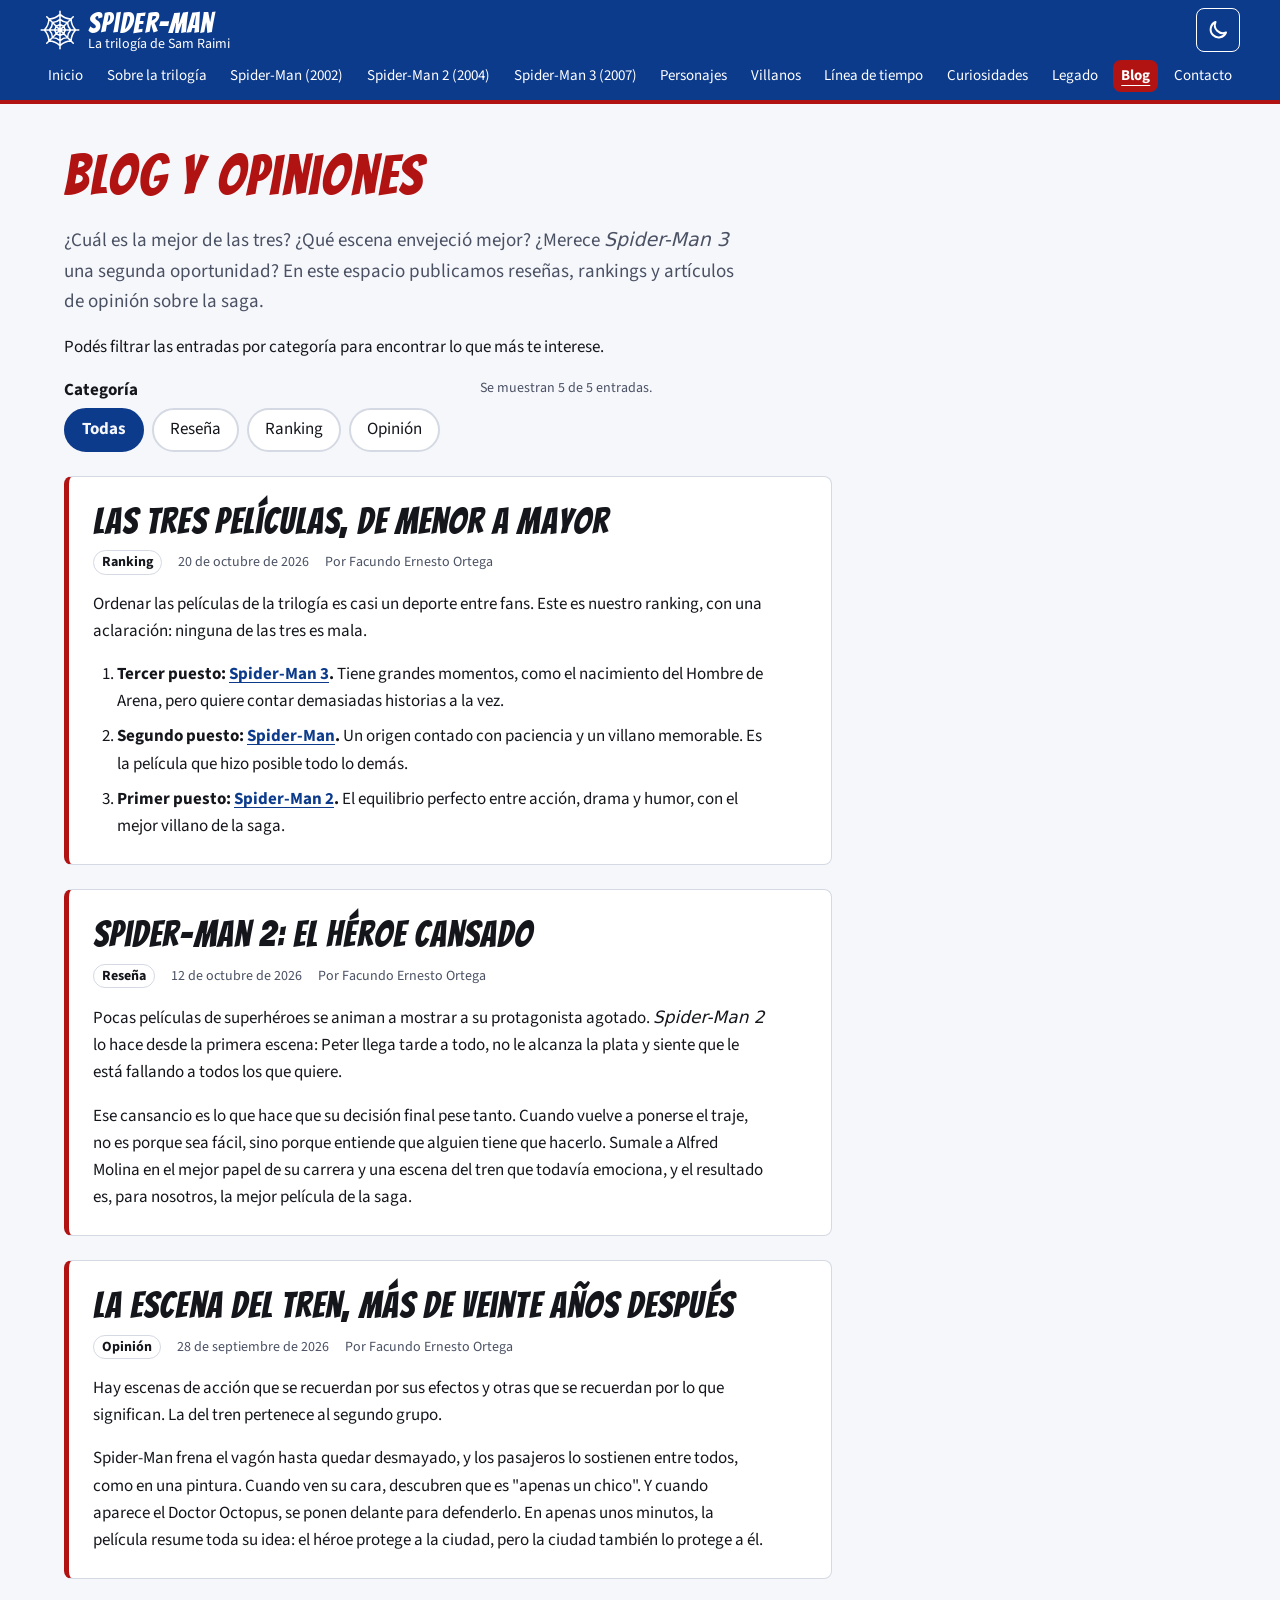
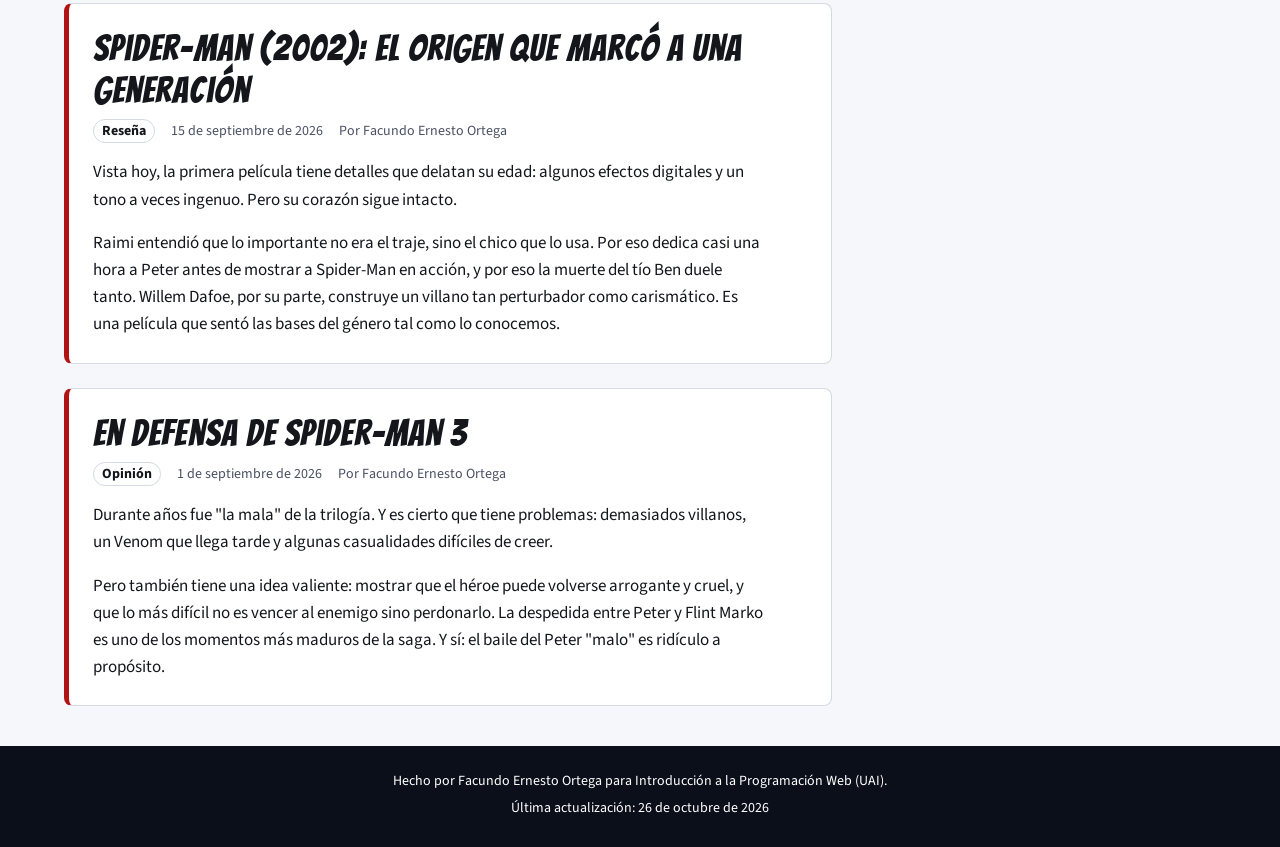
==== commit 09e53f55: "feat(blog): add category filter" ====
--- a/blog.html
+++ b/blog.html
@@ -58,6 +58,7 @@
 
     <!-- Recursos propios de esta página -->
     <link rel="stylesheet" href="css/blog.css">
+    <script src="js/filtros.js" defer></script>
     <!-- Fin de recursos propios -->
 
     <!-- Tema: sin defer para aplicar el modo oscuro antes de pintar (ver tema.js) -->
@@ -121,8 +122,26 @@
         <p class="entradilla">¿Cuál es la mejor de las tres? ¿Qué escena envejeció mejor? ¿Merece <em>Spider-Man 3</em> una segunda oportunidad? En este espacio publicamos reseñas, rankings y artículos de opinión sobre la saga.</p>
         <p>Podés filtrar las entradas por categoría para encontrar lo que más te interese.</p>
 
+        <!-- Filtros: solo funcionan con JavaScript, así que filtros.js los muestra -->
+        <form class="filtros" data-lista="lista-entradas" data-plural="entradas" aria-label="Filtrar entradas" hidden>
+            <fieldset class="filtros__grupo">
+                <legend>Categoría</legend>
+                <div class="filtros__opciones">
+                    <input type="radio" id="filtro-categoria-todas" name="categoria" value="todas" checked>
+                    <label for="filtro-categoria-todas">Todas</label>
+                    <input type="radio" id="filtro-categoria-resena" name="categoria" value="resena">
+                    <label for="filtro-categoria-resena">Reseña</label>
+                    <input type="radio" id="filtro-categoria-ranking" name="categoria" value="ranking">
+                    <label for="filtro-categoria-ranking">Ranking</label>
+                    <input type="radio" id="filtro-categoria-opinion" name="categoria" value="opinion">
+                    <label for="filtro-categoria-opinion">Opinión</label>
+                </div>
+            </fieldset>
+            <p class="filtros__estado" role="status"></p>
+        </form>
+
         <!-- Cada entrada indica su categoría en data-categoria: el filtro del blog la usa -->
-        <ul class="entradas">
+        <ul class="entradas" id="lista-entradas">
             <li>
                 <article class="entrada" data-categoria="ranking">
                     <h2>Las tres películas, de menor a mayor</h2>
@@ -193,7 +212,7 @@
     <!-- ===== Pie de página (bloque replicado en todas las páginas) ===== -->
     <footer class="pie">
         <p>Hecho por Facundo Ernesto Ortega para Introducción a la Programación Web (UAI).</p>
-        <p>Última actualización: <time datetime="2026-10-25">25 de octubre de 2026</time></p>
+        <p>Última actualización: <time datetime="2026-10-26">26 de octubre de 2026</time></p>
     </footer>
 
     <!-- Botón "volver arriba": volver-arriba.js lo muestra al bajar la página -->
--- a/css/estilos.css
+++ b/css/estilos.css
@@ -11,7 +11,7 @@
      8. Pie de página
      9. Botón volver arriba
     10. Componentes de contenido (secciones, tarjetas, tablas, fichas,
-        figuras, galería, citas, botones de acción)
+        filtros, figuras, galería, citas, botones de acción)
     11. Pantallas medianas y escritorio (media queries)
    ========================================================================== */
 
@@ -623,6 +623,86 @@
     border-radius: 1rem;
 }
 
+/* Filtros de listas (Personajes, Villanos, Blog): cada grupo de radios
+   se ve como una fila de botones redondeados. La opción elegida se
+   rellena y pasa a negrita, así no se distingue solo por el color. */
+.filtros {
+    display: flex;
+    flex-wrap: wrap;
+    gap: var(--espacio-m) var(--espacio-xl);
+    margin-block-end: var(--espacio-l);
+}
+
+.filtros[hidden] {
+    display: none;
+}
+
+.filtros__grupo {
+    min-width: 0;
+    margin: 0;
+    padding: 0;
+    border: 0;
+}
+
+.filtros__grupo legend {
+    margin-block-end: var(--espacio-xs);
+    padding: 0;
+    font-weight: 700;
+}
+
+.filtros__opciones {
+    display: flex;
+    flex-wrap: wrap;
+    gap: var(--espacio-s);
+}
+
+/* El radio queda oculto a la vista, pero sigue siendo accesible con
+   teclado y lector de pantalla: lo que se ve es su <label> */
+.filtros__opciones input {
+    position: absolute;
+    width: 1px;
+    height: 1px;
+    overflow: hidden;
+    clip-path: inset(50%);
+    white-space: nowrap;
+}
+
+.filtros__opciones label {
+    display: inline-flex;
+    align-items: center;
+    min-height: 2.75rem;
+    padding: 0 var(--espacio-m);
+    background-color: var(--color-superficie);
+    border: 0.125rem solid var(--color-borde);
+    border-radius: 1.5rem;
+    cursor: pointer;
+    transition: border-color var(--transicion), background-color var(--transicion);
+}
+
+.filtros__opciones label:hover {
+    border-color: var(--color-enlace);
+}
+
+.filtros__opciones input:checked + label {
+    background-color: var(--color-enlace);
+    border-color: var(--color-enlace);
+    color: var(--color-fondo);
+    font-weight: 700;
+}
+
+.filtros__opciones input:focus-visible + label {
+    outline: 0.1875rem solid var(--color-foco);
+    outline-offset: 0.1875rem;
+}
+
+/* Cantidad de resultados: ocupa una fila propia debajo de los grupos */
+.filtros__estado {
+    flex-basis: 100%;
+    margin: 0;
+    color: var(--color-texto-suave);
+    font-size: var(--texto-chico);
+}
+
 /* Ficha técnica: lista de definiciones en dos columnas */
 .ficha-tecnica {
     display: grid;
